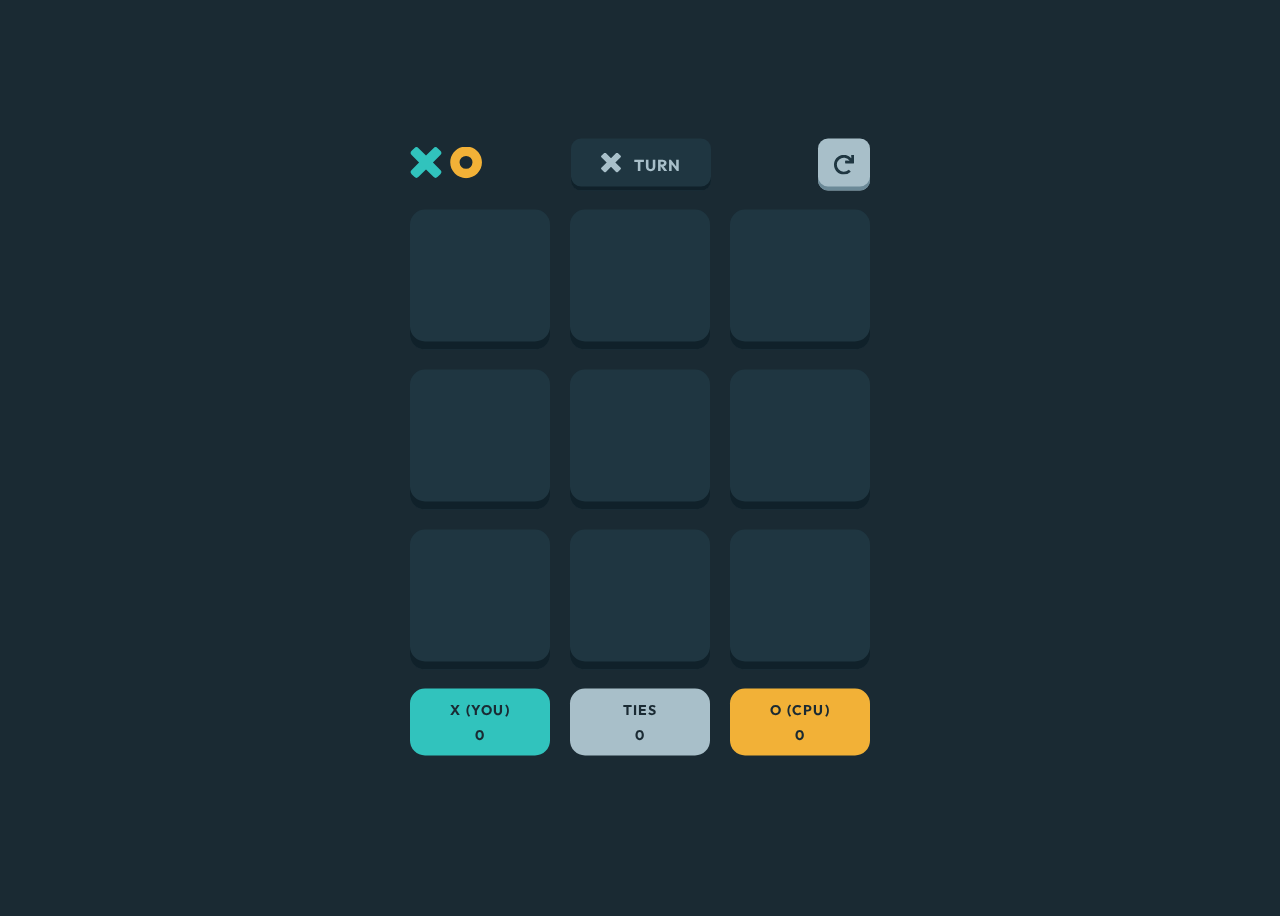
==== starter-code/p1vsp2.html @ ba38e8a5 "progress" ====
<!DOCTYPE html>
<html lang="en">

<head>

  <meta charset="UTF-8">
  <meta name="viewport" content="width=device-width, initial-scale=1.0">
  <link rel="preconnect" href="https://fonts.googleapis.com">
  <link rel="preconnect" href="https://fonts.gstatic.com" crossorigin>
  <link href="https://fonts.googleapis.com/css2?family=Outfit&display=swap" rel="stylesheet">

  <link rel="icon" type="image/png" sizes="32x32" href="./assets/favicon-32x32.png">
  <link href="style.css" rel="stylesheet">
 

  <title>Frontend Mentor | Tic Tac Toe</title>
</head>

<body>
  <main>
    <div class="restart-game" id="restart_dialog">
      <h2>RESTART GAME?</h2>
      <div  class="win_loss_round"> <button class="button_grey" onclick="close_dialog()">NO, CANCEL</button>
        <button class="button_yellow" onclick="restart()">YES, RESTART</button>
      </div>
    </div>
    <div class="restart-game" id="game_tied_dialog">
      <h2>ROUND TIED</h2>
      <div  class="win_loss_round"> <button class="button_grey" onclick="quit()">QUIT</button>
        <button class="button_yellow" onclick="close_game_tied_dialog()">NEXT ROUND</button>
      </div>
    </div>
    <div class="restart-game" id="winloss_dialog">
      <h5 id="win_status">YOU WON!</h5>
      <div class="win_loss_round" id="x_takes_the_round" style="display: none;">
       <div class="win_loss_round_item" >
        <img src="./assets/icon-x.svg"/>
       </div>
       <div class="win_loss_round_item">
        <h2 style="color: #31C3BD;">TAKES THE ROUND</h2>
       </div>
      </div>

      <div class="win_loss_round" id="o_takes_the_round">
        <div class="win_loss_round_item" >
         <img src="./assets/icon-o.svg"/>
        </div>
        <div class="win_loss_round_item">
         <h2 style="color: #F2B137;">TAKES THE ROUND</h2>
        </div>
       </div>
      
      <div class="win_loss_round"> <button class="button_grey" onclick="quit()">QUIT</button>
        <button class="button_yellow" onclick="close_winloss_dialog()">NEXT ROUND</button>
      </div>
    </div>
    <div class="main_flex">

      <div class="start_game_flex_item">
        <div class="start_game_ifi">
          <img src="./assets/logo.svg" />
        </div>
        <div class="start_game_ifi">
          <div class="turn_button_item">
            <img src="./assets/icon-x(silver).svg" id="x_turn" style="width: 20px;height: 20px;" />
            <img src="./assets/icon-o(silver).svg" id="o_turn" style="width: 20px;height: 20px;display: none;" />
          </div>
          <div class="turn_button_item">TURN</div>
        </div>
        <div class="start_game_ifi" id="restart" onclick="display_dialog()">
          <img src="./assets/icon-restart.svg" />
        </div>
      </div>
      <div class="start_game_flex_item">
        <div class="grid_item" id="first_tile"
          onmouseover="onHover('first_tile','x1_filled','x1_outline','o1_filled','o1_outline')"
          onmouseout="onMouseOut('x1_outline','o1_outline')"
          onclick="onMouseClick('x1_filled','x1_outline','o1_filled','o1_outline')">
          <img src="./assets/icon-x.svg" id="x1_filled"
            style="display: none; margin-top: 50%; margin-left: 50%; transform: translate(-50%, -50%)" />
          <img src="./assets/icon-x-outline.svg" id="x1_outline"
            style="display: none; margin-top: 50%; margin-left: 50%; transform: translate(-50%, -50%)" />
          <img src="./assets/icon-o.svg" id="o1_filled"
            style="display: none; margin-top: 50%; margin-left: 50%; transform: translate(-50%, -50%)" />
          <img src="./assets/icon-o-outline.svg" id="o1_outline"
            style="display: none; margin-top: 50%; margin-left: 50%; transform: translate(-50%, -50%)" />
        </div>
        <div class="grid_item" id="second_tile"
          onmouseover="onHover('second_tile','x2_filled','x2_outline','o2_filled','o2_outline')"
          onmouseout="onMouseOut('x2_outline','o2_outline')"
          onclick="onMouseClick('x2_filled','x2_outline','o2_filled','o2_outline')">
          <img src="./assets/icon-x.svg" id="x2_filled"
            style="display: none; margin-top: 50%; margin-left: 50%; transform: translate(-50%, -50%)" />
          <img src="./assets/icon-x-outline.svg" id="x2_outline"
            style="display: none; margin-top: 50%; margin-left: 50%; transform: translate(-50%, -50%)" />
          <img src="./assets/icon-o.svg" id="o2_filled"
            style="display: none; margin-top: 50%; margin-left: 50%; transform: translate(-50%, -50%)" />
          <img src="./assets/icon-o-outline.svg" id="o2_outline"
            style="display: none; margin-top: 50%; margin-left: 50%; transform: translate(-50%, -50%)" />
        </div>
        <div class="grid_item" id="third_tile"
          onmouseover="onHover('third_tile','x3_filled','x3_outline','o3_filled','o3_outline')"
          onmouseout="onMouseOut('x3_outline','o3_outline')"
          onclick="onMouseClick('x3_filled','x3_outline','o3_filled','o3_outline')">
          <img src="./assets/icon-x.svg" id="x3_filled"
            style="display: none; margin-top: 50%; margin-left: 50%; transform: translate(-50%, -50%)" />
          <img src="./assets/icon-x-outline.svg" id="x3_outline"
            style="display: none; margin-top: 50%; margin-left: 50%; transform: translate(-50%, -50%)" />
          <img src="./assets/icon-o.svg" id="o3_filled"
            style="display: none; margin-top: 50%; margin-left: 50%; transform: translate(-50%, -50%)" />
          <img src="./assets/icon-o-outline.svg" id="o3_outline"
            style="display: none; margin-top: 50%; margin-left: 50%; transform: translate(-50%, -50%)" />
        </div>
        <div class="grid_item" id="fourth_tile"
          onmouseover="onHover('fourth_tile','x4_filled','x4_outline','o4_filled','o4_outline')"
          onmouseout="onMouseOut('x4_outline','o4_outline')"
          onclick="onMouseClick('x4_filled','x4_outline','o4_filled','o4_outline')">
          <img src="./assets/icon-x.svg" id="x4_filled"
            style="display: none; margin-top: 50%; margin-left: 50%; transform: translate(-50%, -50%)" />
          <img src="./assets/icon-x-outline.svg" id="x4_outline"
            style="display: none; margin-top: 50%; margin-left: 50%; transform: translate(-50%, -50%)" />
          <img src="./assets/icon-o.svg" id="o4_filled"
            style="display: none; margin-top: 50%; margin-left: 50%; transform: translate(-50%, -50%)" />
          <img src="./assets/icon-o-outline.svg" id="o4_outline"
            style="display: none; margin-top: 50%; margin-left: 50%; transform: translate(-50%, -50%)" />
        </div>
        <div class="grid_item" id="fifth_tile"
          onmouseover="onHover('fifth_tile','x5_filled','x5_outline','o5_filled','o5_outline')"
          onmouseout="onMouseOut('x5_outline','o5_outline')"
          onclick="onMouseClick('x5_filled','x5_outline','o5_filled','o5_outline')">
          <img src="./assets/icon-x.svg" id="x5_filled"
            style="display: none; margin-top: 50%; margin-left: 50%; transform: translate(-50%, -50%)" />
          <img src="./assets/icon-x-outline.svg" id="x5_outline"
            style="display: none; margin-top: 50%; margin-left: 50%; transform: translate(-50%, -50%)" />
          <img src="./assets/icon-o.svg" id="o5_filled"
            style="display: none; margin-top: 50%; margin-left: 50%; transform: translate(-50%, -50%)" />
          <img src="./assets/icon-o-outline.svg" id="o5_outline"
            style="display: none; margin-top: 50%; margin-left: 50%; transform: translate(-50%, -50%)" />
        </div>
        <div class="grid_item" id="sixth_tile"
          onmouseover="onHover('sixth_tile','x6_filled','x6_outline','o6_filled','o6_outline')"
          onmouseout="onMouseOut('x6_outline','o6_outline')"
          onclick="onMouseClick('x6_filled','x6_outline','o6_filled','o6_outline')">
          <img src="./assets/icon-x.svg" id="x6_filled"
            style="display: none; margin-top: 50%; margin-left: 50%; transform: translate(-50%, -50%)" />
          <img src="./assets/icon-x-outline.svg" id="x6_outline"
            style="display: none; margin-top: 50%; margin-left: 50%; transform: translate(-50%, -50%)" />
          <img src="./assets/icon-o.svg" id="o6_filled"
            style="display: none; margin-top: 50%; margin-left: 50%; transform: translate(-50%, -50%)" />
          <img src="./assets/icon-o-outline.svg" id="o6_outline"
            style="display: none; margin-top: 50%; margin-left: 50%; transform: translate(-50%, -50%)" />
        </div>
        <div class="grid_item" id="seventh_tile"
          onmouseover="onHover('seventh_tile','x7_filled','x7_outline','o7_filled','o7_outline')"
          onmouseout="onMouseOut('x7_outline','o7_outline')"
          onclick="onMouseClick('x7_filled','x7_outline','o7_filled','o7_outline')">
          <img src="./assets/icon-x.svg" id="x7_filled"
            style="display: none; margin-top: 50%; margin-left: 50%; transform: translate(-50%, -50%)" />
          <img src="./assets/icon-x-outline.svg" id="x7_outline"
            style="display: none; margin-top: 50%; margin-left: 50%; transform: translate(-50%, -50%)" />
          <img src="./assets/icon-o.svg" id="o7_filled"
            style="display: none; margin-top: 50%; margin-left: 50%; transform: translate(-50%, -50%)" />
          <img src="./assets/icon-o-outline.svg" id="o7_outline"
            style="display: none; margin-top: 50%; margin-left: 50%; transform: translate(-50%, -50%)" />
        </div>
        <div class="grid_item" id="eight_tile"
          onmouseover="onHover('eight_tile','x8_filled','x8_outline','o8_filled','o8_outline')"
          onmouseout="onMouseOut('x8_outline','o8_outline')"
          onclick="onMouseClick('x8_filled','x8_outline','o8_filled','o8_outline')">
          <img src="./assets/icon-x.svg" id="x8_filled"
            style="display: none; margin-top: 50%; margin-left: 50%; transform: translate(-50%, -50%)" />
          <img src="./assets/icon-x-outline.svg" id="x8_outline"
            style="display: none; margin-top: 50%; margin-left: 50%; transform: translate(-50%, -50%)" />
          <img src="./assets/icon-o.svg" id="o8_filled"
            style="display: none; margin-top: 50%; margin-left: 50%; transform: translate(-50%, -50%)" />
          <img src="./assets/icon-o-outline.svg" id="o8_outline"
            style="display: none; margin-top: 50%; margin-left: 50%; transform: translate(-50%, -50%)" />
        </div>
        <div class="grid_item" id="ninth_tile"
          onmouseover="onHover('ninth_tile','x9_filled','x9_outline','o9_filled','o9_outline')"
          onmouseout="onMouseOut('x9_outline','o9_outline')"
          onclick="onMouseClick('x9_filled','x9_outline','o9_filled','o9_outline')">
          <img src="./assets/icon-x.svg" id="x9_filled"
            style="display: none; margin-top: 50%; margin-left: 50%; transform: translate(-50%, -50%)" />
          <img src="./assets/icon-x-outline.svg" id="x9_outline"
            style="display: none; margin-top: 50%; margin-left: 50%; transform: translate(-50%, -50%)" />
          <img src="./assets/icon-o.svg" id="o9_filled"
            style="display: none; margin-top: 50%; margin-left: 50%; transform: translate(-50%, -50%)" />
          <img src="./assets/icon-o-outline.svg" id="o9_outline"
            style="display: none; margin-top: 50%; margin-left: 50%; transform: translate(-50%, -50%)" />
        </div>

      </div>
      <div class="start_game_flex_item">
        <button class="button_scores" id="you_button"><span id="x_score_label">X (YOU)</span> 
          <br><span id="x_scores">0</span></button>
        <button class="button_scores" id="ties_button">TIES<br>
          <span id="ties_scores">0</span></button>
        <button class="button_scores" id="cpu_button"><span id="o_score_label">O (CPU)</span> <br>
          <span id="o_scores">0</span></button>
      </div>
    </div>
  </main>
   
</body>
<script src="p1vsp2script.js"></script>
</html>
---- starter-code/style.css ----
body{
    background-color: #1A2A33;
    max-width: 1440px;
    height: 900px;
    box-sizing: border-box;
    color: #A8BFC9;
    font-family: Outfit;
    font-style: normal;
    font-weight: bold;
    font-size: 16px;
    line-height: 20px;
    text-align: center;
    letter-spacing: 1px;
}
.restart-game{
    display: flex;
    justify-items: center;
    flex-direction: column;
    gap: 24px;
    justify-content: center;
    width: 100%;
    height: 266px;
    background-color: #1F3641;
    position:fixed;
    top: 50%;
    left: 50%;
    transform: translate(-50%,-50%);
    z-index: 9;
    align-content: center;
    display: none;
}
.game_area{
    width: 460px;
    height: 471px;
    margin: auto;
    display: flex;
    flex-direction: column;
    gap: 40px;
    align-items: center;
    position: fixed; top: 50%; left: 50%; transform: translate(-50%, -50%); 
}
.item:nth-of-type(n+2){
    width: 100%;
    height: 209px;
    background: #1F3641;
    box-shadow: 0px -8px 0px 0px #10212A inset;
    display: flex;
    flex-direction: column;
    border-radius: 15px;
    align-items: center;
    justify-content: space-evenly;
    gap: 0;
    /* padding: 24px; */
}
.item:nth-of-type(n+3){
    width: 100%;
    height: auto;
    background: none;
    flex-direction: column;
    border-radius: 15px;
    box-shadow: none;
    align-items: center;
    padding: 0;
    justify-content: space-between;
    gap: 20px;
   
}
.flex_item:nth-of-type(n+2){
    width: 90%;
    background: #1A2A33;
    border-radius: 10px;
    padding: 8px;
}
.flex_item:nth-of-type(n+3){
    height: auto;
    background: #1F3641;
    border-radius: 10px;
    
}
button{
    width: 100%;
    font-family: Outfit;
    font-style: normal;
    font-weight: bold;
    font-size: 20px;
    line-height: 25px;
    text-align: center;
    letter-spacing: 1.25px;
    color: #1A2A33;
    height: 67px;
    text-transform: uppercase;
    cursor: pointer;
    border: none;
}
#button_yellow{
    background: #F2B137;
    box-shadow: inset 0px -8px 0px #CC8B13;
    border-radius: 15px;
}
#button_yellow:hover{
    background: #FFC860;
}
#button_green{
    background: #31C3BD;
    box-shadow: inset 0px -8px 0px #118C87;
    border-radius: 15px;
}
#button_green:hover{
    background: #65E9E4;
}
.xoro{
    width: 50%;
    border-radius: 10px;
    background:  #A8BFC9;
}
#xoro_o:hover{
    background:#9797970e;
}
.xoro > img{
    width: 32px;
    height: 32px;
}
#xoro_x{
    background: none;
}
#xoro_x:hover{
    background:#9797970e;
}

/* Start game */
.main_flex{
    width: 460px;
    height: 623px;
    margin: auto;
    display: flex;
    flex-direction: column;
    gap: 19px;
    align-items: center;
    position: fixed; top: 50%; left: 50%; transform: translate(-50%, -50%); 
} 
.start_game_flex_item:first-of-type{
    height: 52px;
    width: 100%;
    display: flex;
    flex-direction: row;
    justify-content: space-between;
    align-items: center;
}

.start_game_ifi> img{
    /* width: 32px; */
     /* margin-top: 50%; margin-left: 50%; transform: translate(-50%, -50%);  */
}
.start_game_ifi:nth-of-type(n+2){
    width: 140px;
    height: 52px;
    background: #1F3641;
    box-shadow: inset 0px -4px 0px #10212A;
    border-radius: 10px;
    /* cursor: pointer; */
    display: flex;
    flex-direction: row;
    gap: 13px;
    justify-content: center;
    align-items: center;
    justify-items: center;
    margin-right: 4%;
}
.start_game_ifi:nth-of-type(n+3){
    background: #A8BFC9;
    box-shadow: inset 0px -4px 0px #6B8997;
    border-radius: 10px;
    width: 52px;
    height: 52px;
    align-items: center;
    cursor: pointer;
    margin-right: 0;
}
.turn_button{
 
}
.start_game_flex_item:nth-of-type(n+2){
    display: grid;
    grid-template-rows: repeat(3,1fr);
    grid-template-columns:  repeat(3,1fr);
    justify-content: space-between;
    gap: 20px;
}
.start_game_flex_item:nth-of-type(n+3){
    width: 100%;
    display: flex;
    flex-direction: row;
    justify-content: space-between;
    gap: 20px;
    height: 72px;
}
.button_scores{
    font-size: 14px;
    border-radius: 15px;
    cursor:auto;
}
.grid_item{
    width: 140px;
    height: 140px;
    background: #1F3641;
    box-shadow: inset 0px -8px 0px #10212A;
    border-radius: 15px;
}
#you_button{
    background: #31C3BD;
}
#ties_button{
    background: #A8BFC9;
}
#cpu_button{
    background: #F2B137;
}
#restart:hover{
    background: #DBE8ED;
}
.button_grey{
    background: #A8BFC9;
    box-shadow: inset 0px -4px 0px #6B8997;
    border-radius: 10px;
    width: auto;
    padding: 16px;
    font-family: Outfit;
    font-style: normal;
    font-weight: bold;
    font-size: 16px;
    line-height: 20px;
    text-align: center;
    letter-spacing: 1px;
    text-transform: uppercase;

}
.button_yellow{
    background: #F2B137;
    box-shadow: inset 0px -4px 0px #CC8B13;
    border-radius: 10px;
    width: auto;
    padding: 16px;
    font-family: Outfit;
    font-style: normal;
    font-weight: bold;
    font-size: 16px;
    line-height: 20px;
    text-align: center;
    letter-spacing: 1px;
    text-transform: uppercase;

}
.button_yellow:hover{
    background: #FFC860;
}
.button_grey:hover{
    background: #DBE8ED;
}
h2{
    font-family: Outfit;
    font-style: normal;
    font-weight: bold;
    font-size: 40px;
    line-height: 50px;
    text-align: center;
    letter-spacing: 2.5px;
    text-transform: uppercase;
    color: #A8BFC9;
    margin: 0;
    /* margin-top: 4%; */
}
h5{
    font-family: 'Outfit';
    font-style: normal;
    font-weight: 700;
    font-size: 16px;
    line-height: 20px;
    text-align: center;
    letter-spacing: 1px;
    text-transform: uppercase;
    margin: 0;
}
.win_loss_round{
    display: flex;
    flex-direction: row;
    justify-content: center;
    align-items: center;
    gap: 16px;
}
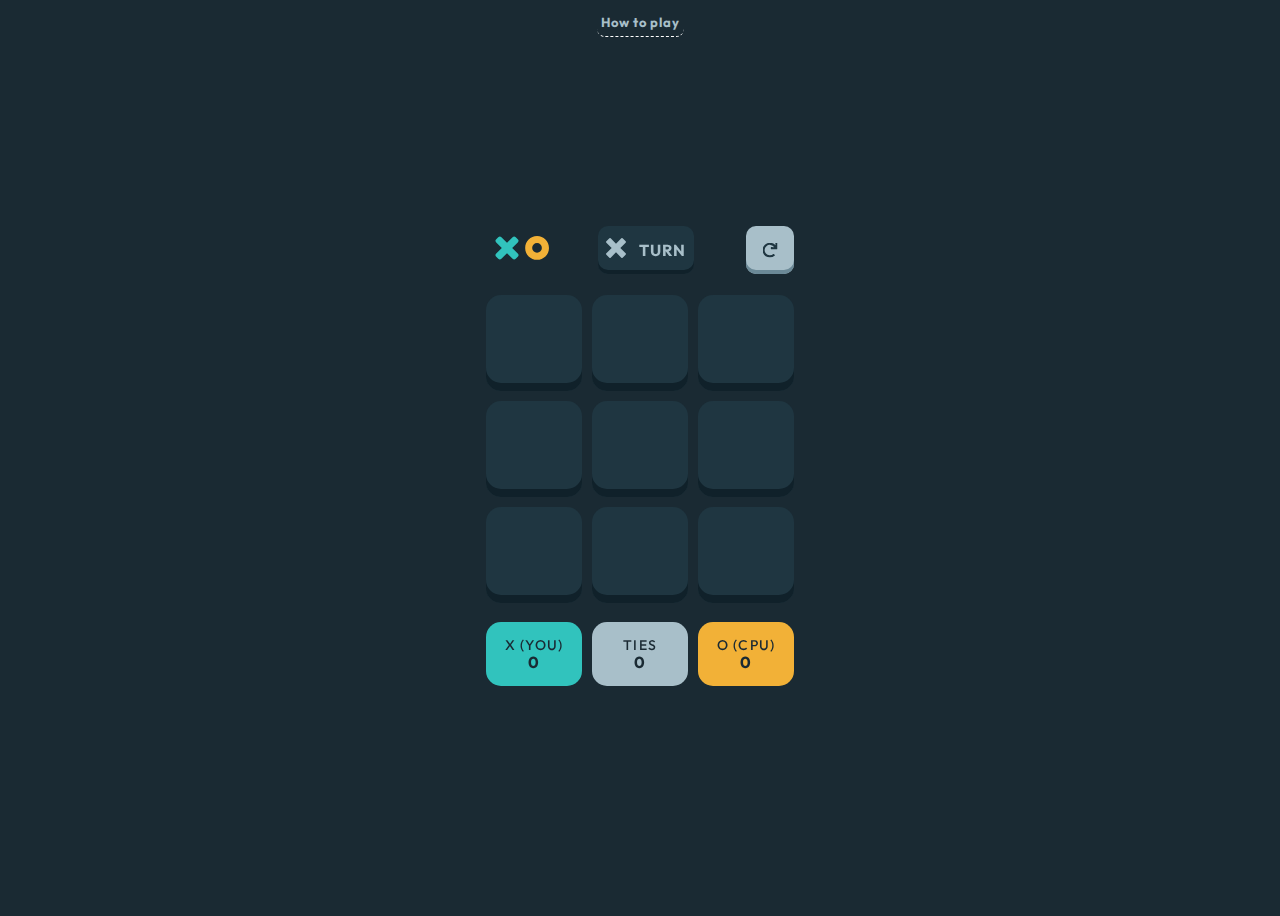
==== commit 8e460bc1: "tooltip added" ====
--- a/starter-code/p1vsp2.html
+++ b/starter-code/p1vsp2.html
@@ -18,6 +18,25 @@
 
 <body>
   <main>
+    <div class="tooltip">How to play
+      <span class="tooltiptext">
+        <p>Adding tiles</p>
+        When it's your turn, you can click on any empty square to add a tile.
+        You can only add a maximum of three tiles to the board after which, 
+        you can move the tiles from one square to the other.
+        <p>How to move</p>
+        Once each player has three tiles on the board, 
+        the next player can then move an existing tile by clicking on the tile 
+        and then clicking on an empty square NEXT to it(horizontally,vertically or diagonally).
+        Note:
+        You can't jump over other tiles when moving your tiles.
+        You can't move a tile to a square with an existing tile.
+        <p>Winning</p>
+        A player wins by matching three tiles horizontally, vertically or diagonally 
+        <p>Draw</p>
+        A draw is declared when a move is repeated three times by both players.
+      </span>
+    </div>
     <div class="restart-game" id="restart_dialog">
       <h2>RESTART GAME?</h2>
       <div  class="win_loss_round"> <button class="button_grey" onclick="close_dialog()">NO, CANCEL</button>
@@ -76,117 +95,117 @@
           onmouseover="onHover('first_tile','x1_filled','x1_outline','o1_filled','o1_outline')"
           onmouseout="onMouseOut('x1_outline','o1_outline')"
           onclick="onMouseClick('x1_filled','x1_outline','o1_filled','o1_outline')">
-          <img src="./assets/icon-x.svg" id="x1_filled"
-            style="display: none; margin-top: 50%; margin-left: 50%; transform: translate(-50%, -50%)" />
-          <img src="./assets/icon-x-outline.svg" id="x1_outline"
-            style="display: none; margin-top: 50%; margin-left: 50%; transform: translate(-50%, -50%)" />
-          <img src="./assets/icon-o.svg" id="o1_filled"
-            style="display: none; margin-top: 50%; margin-left: 50%; transform: translate(-50%, -50%)" />
-          <img src="./assets/icon-o-outline.svg" id="o1_outline"
+          <img src="./assets/icon-x.svg" class="image" id="x1_filled"
+            style="display: none; margin-top: 50%; margin-left: 50%; transform: translate(-50%, -50%)" />
+          <img src="./assets/icon-x-outline.svg" class="image" id="x1_outline"
+            style="display: none; margin-top: 50%; margin-left: 50%; transform: translate(-50%, -50%)" />
+          <img src="./assets/icon-o.svg" class="image" id="o1_filled"
+            style="display: none; margin-top: 50%; margin-left: 50%; transform: translate(-50%, -50%)" />
+          <img src="./assets/icon-o-outline.svg" class="image" id="o1_outline"
             style="display: none; margin-top: 50%; margin-left: 50%; transform: translate(-50%, -50%)" />
         </div>
         <div class="grid_item" id="second_tile"
           onmouseover="onHover('second_tile','x2_filled','x2_outline','o2_filled','o2_outline')"
           onmouseout="onMouseOut('x2_outline','o2_outline')"
           onclick="onMouseClick('x2_filled','x2_outline','o2_filled','o2_outline')">
-          <img src="./assets/icon-x.svg" id="x2_filled"
-            style="display: none; margin-top: 50%; margin-left: 50%; transform: translate(-50%, -50%)" />
-          <img src="./assets/icon-x-outline.svg" id="x2_outline"
-            style="display: none; margin-top: 50%; margin-left: 50%; transform: translate(-50%, -50%)" />
-          <img src="./assets/icon-o.svg" id="o2_filled"
-            style="display: none; margin-top: 50%; margin-left: 50%; transform: translate(-50%, -50%)" />
-          <img src="./assets/icon-o-outline.svg" id="o2_outline"
+          <img src="./assets/icon-x.svg" class="image" id="x2_filled"
+            style="display: none; margin-top: 50%; margin-left: 50%; transform: translate(-50%, -50%)" />
+          <img src="./assets/icon-x-outline.svg" class="image" id="x2_outline"
+            style="display: none; margin-top: 50%; margin-left: 50%; transform: translate(-50%, -50%)" />
+          <img src="./assets/icon-o.svg" class="image" id="o2_filled"
+            style="display: none; margin-top: 50%; margin-left: 50%; transform: translate(-50%, -50%)" />
+          <img src="./assets/icon-o-outline.svg" class="image" id="o2_outline"
             style="display: none; margin-top: 50%; margin-left: 50%; transform: translate(-50%, -50%)" />
         </div>
         <div class="grid_item" id="third_tile"
           onmouseover="onHover('third_tile','x3_filled','x3_outline','o3_filled','o3_outline')"
           onmouseout="onMouseOut('x3_outline','o3_outline')"
           onclick="onMouseClick('x3_filled','x3_outline','o3_filled','o3_outline')">
-          <img src="./assets/icon-x.svg" id="x3_filled"
-            style="display: none; margin-top: 50%; margin-left: 50%; transform: translate(-50%, -50%)" />
-          <img src="./assets/icon-x-outline.svg" id="x3_outline"
-            style="display: none; margin-top: 50%; margin-left: 50%; transform: translate(-50%, -50%)" />
-          <img src="./assets/icon-o.svg" id="o3_filled"
-            style="display: none; margin-top: 50%; margin-left: 50%; transform: translate(-50%, -50%)" />
-          <img src="./assets/icon-o-outline.svg" id="o3_outline"
+          <img src="./assets/icon-x.svg" class="image" id="x3_filled"
+            style="display: none; margin-top: 50%; margin-left: 50%; transform: translate(-50%, -50%)" />
+          <img src="./assets/icon-x-outline.svg" class="image" id="x3_outline"
+            style="display: none; margin-top: 50%; margin-left: 50%; transform: translate(-50%, -50%)" />
+          <img src="./assets/icon-o.svg" class="image" id="o3_filled"
+            style="display: none; margin-top: 50%; margin-left: 50%; transform: translate(-50%, -50%)" />
+          <img src="./assets/icon-o-outline.svg" class="image" id="o3_outline"
             style="display: none; margin-top: 50%; margin-left: 50%; transform: translate(-50%, -50%)" />
         </div>
         <div class="grid_item" id="fourth_tile"
           onmouseover="onHover('fourth_tile','x4_filled','x4_outline','o4_filled','o4_outline')"
           onmouseout="onMouseOut('x4_outline','o4_outline')"
           onclick="onMouseClick('x4_filled','x4_outline','o4_filled','o4_outline')">
-          <img src="./assets/icon-x.svg" id="x4_filled"
-            style="display: none; margin-top: 50%; margin-left: 50%; transform: translate(-50%, -50%)" />
-          <img src="./assets/icon-x-outline.svg" id="x4_outline"
-            style="display: none; margin-top: 50%; margin-left: 50%; transform: translate(-50%, -50%)" />
-          <img src="./assets/icon-o.svg" id="o4_filled"
-            style="display: none; margin-top: 50%; margin-left: 50%; transform: translate(-50%, -50%)" />
-          <img src="./assets/icon-o-outline.svg" id="o4_outline"
+          <img src="./assets/icon-x.svg" class="image" id="x4_filled"
+            style="display: none; margin-top: 50%; margin-left: 50%; transform: translate(-50%, -50%)" />
+          <img src="./assets/icon-x-outline.svg" class="image" id="x4_outline"
+            style="display: none; margin-top: 50%; margin-left: 50%; transform: translate(-50%, -50%)" />
+          <img src="./assets/icon-o.svg" class="image" id="o4_filled"
+            style="display: none; margin-top: 50%; margin-left: 50%; transform: translate(-50%, -50%)" />
+          <img src="./assets/icon-o-outline.svg" class="image" id="o4_outline"
             style="display: none; margin-top: 50%; margin-left: 50%; transform: translate(-50%, -50%)" />
         </div>
         <div class="grid_item" id="fifth_tile"
           onmouseover="onHover('fifth_tile','x5_filled','x5_outline','o5_filled','o5_outline')"
           onmouseout="onMouseOut('x5_outline','o5_outline')"
           onclick="onMouseClick('x5_filled','x5_outline','o5_filled','o5_outline')">
-          <img src="./assets/icon-x.svg" id="x5_filled"
-            style="display: none; margin-top: 50%; margin-left: 50%; transform: translate(-50%, -50%)" />
-          <img src="./assets/icon-x-outline.svg" id="x5_outline"
-            style="display: none; margin-top: 50%; margin-left: 50%; transform: translate(-50%, -50%)" />
-          <img src="./assets/icon-o.svg" id="o5_filled"
-            style="display: none; margin-top: 50%; margin-left: 50%; transform: translate(-50%, -50%)" />
-          <img src="./assets/icon-o-outline.svg" id="o5_outline"
+          <img src="./assets/icon-x.svg" class="image" id="x5_filled"
+            style="display: none; margin-top: 50%; margin-left: 50%; transform: translate(-50%, -50%)" />
+          <img src="./assets/icon-x-outline.svg" class="image" id="x5_outline"
+            style="display: none; margin-top: 50%; margin-left: 50%; transform: translate(-50%, -50%)" />
+          <img src="./assets/icon-o.svg" class="image" id="o5_filled"
+            style="display: none; margin-top: 50%; margin-left: 50%; transform: translate(-50%, -50%)" />
+          <img src="./assets/icon-o-outline.svg" class="image" id="o5_outline"
             style="display: none; margin-top: 50%; margin-left: 50%; transform: translate(-50%, -50%)" />
         </div>
         <div class="grid_item" id="sixth_tile"
           onmouseover="onHover('sixth_tile','x6_filled','x6_outline','o6_filled','o6_outline')"
           onmouseout="onMouseOut('x6_outline','o6_outline')"
           onclick="onMouseClick('x6_filled','x6_outline','o6_filled','o6_outline')">
-          <img src="./assets/icon-x.svg" id="x6_filled"
-            style="display: none; margin-top: 50%; margin-left: 50%; transform: translate(-50%, -50%)" />
-          <img src="./assets/icon-x-outline.svg" id="x6_outline"
-            style="display: none; margin-top: 50%; margin-left: 50%; transform: translate(-50%, -50%)" />
-          <img src="./assets/icon-o.svg" id="o6_filled"
-            style="display: none; margin-top: 50%; margin-left: 50%; transform: translate(-50%, -50%)" />
-          <img src="./assets/icon-o-outline.svg" id="o6_outline"
+          <img src="./assets/icon-x.svg" class="image" id="x6_filled"
+            style="display: none; margin-top: 50%; margin-left: 50%; transform: translate(-50%, -50%)" />
+          <img src="./assets/icon-x-outline.svg" class="image" id="x6_outline"
+            style="display: none; margin-top: 50%; margin-left: 50%; transform: translate(-50%, -50%)" />
+          <img src="./assets/icon-o.svg" class="image" id="o6_filled"
+            style="display: none; margin-top: 50%; margin-left: 50%; transform: translate(-50%, -50%)" />
+          <img src="./assets/icon-o-outline.svg" class="image" id="o6_outline"
             style="display: none; margin-top: 50%; margin-left: 50%; transform: translate(-50%, -50%)" />
         </div>
         <div class="grid_item" id="seventh_tile"
           onmouseover="onHover('seventh_tile','x7_filled','x7_outline','o7_filled','o7_outline')"
           onmouseout="onMouseOut('x7_outline','o7_outline')"
           onclick="onMouseClick('x7_filled','x7_outline','o7_filled','o7_outline')">
-          <img src="./assets/icon-x.svg" id="x7_filled"
-            style="display: none; margin-top: 50%; margin-left: 50%; transform: translate(-50%, -50%)" />
-          <img src="./assets/icon-x-outline.svg" id="x7_outline"
-            style="display: none; margin-top: 50%; margin-left: 50%; transform: translate(-50%, -50%)" />
-          <img src="./assets/icon-o.svg" id="o7_filled"
-            style="display: none; margin-top: 50%; margin-left: 50%; transform: translate(-50%, -50%)" />
-          <img src="./assets/icon-o-outline.svg" id="o7_outline"
+          <img src="./assets/icon-x.svg" class="image" id="x7_filled"
+            style="display: none; margin-top: 50%; margin-left: 50%; transform: translate(-50%, -50%)" />
+          <img src="./assets/icon-x-outline.svg" class="image" id="x7_outline"
+            style="display: none; margin-top: 50%; margin-left: 50%; transform: translate(-50%, -50%)" />
+          <img src="./assets/icon-o.svg" class="image" id="o7_filled"
+            style="display: none; margin-top: 50%; margin-left: 50%; transform: translate(-50%, -50%)" />
+          <img src="./assets/icon-o-outline.svg" class="image" id="o7_outline"
             style="display: none; margin-top: 50%; margin-left: 50%; transform: translate(-50%, -50%)" />
         </div>
         <div class="grid_item" id="eight_tile"
           onmouseover="onHover('eight_tile','x8_filled','x8_outline','o8_filled','o8_outline')"
           onmouseout="onMouseOut('x8_outline','o8_outline')"
           onclick="onMouseClick('x8_filled','x8_outline','o8_filled','o8_outline')">
-          <img src="./assets/icon-x.svg" id="x8_filled"
-            style="display: none; margin-top: 50%; margin-left: 50%; transform: translate(-50%, -50%)" />
-          <img src="./assets/icon-x-outline.svg" id="x8_outline"
-            style="display: none; margin-top: 50%; margin-left: 50%; transform: translate(-50%, -50%)" />
-          <img src="./assets/icon-o.svg" id="o8_filled"
-            style="display: none; margin-top: 50%; margin-left: 50%; transform: translate(-50%, -50%)" />
-          <img src="./assets/icon-o-outline.svg" id="o8_outline"
+          <img src="./assets/icon-x.svg" class="image" id="x8_filled"
+            style="display: none; margin-top: 50%; margin-left: 50%; transform: translate(-50%, -50%)" />
+          <img src="./assets/icon-x-outline.svg" class="image" id="x8_outline"
+            style="display: none; margin-top: 50%; margin-left: 50%; transform: translate(-50%, -50%)" />
+          <img src="./assets/icon-o.svg" class="image" id="o8_filled"
+            style="display: none; margin-top: 50%; margin-left: 50%; transform: translate(-50%, -50%)" />
+          <img src="./assets/icon-o-outline.svg" class="image" id="o8_outline"
             style="display: none; margin-top: 50%; margin-left: 50%; transform: translate(-50%, -50%)" />
         </div>
         <div class="grid_item" id="ninth_tile"
           onmouseover="onHover('ninth_tile','x9_filled','x9_outline','o9_filled','o9_outline')"
           onmouseout="onMouseOut('x9_outline','o9_outline')"
           onclick="onMouseClick('x9_filled','x9_outline','o9_filled','o9_outline')">
-          <img src="./assets/icon-x.svg" id="x9_filled"
-            style="display: none; margin-top: 50%; margin-left: 50%; transform: translate(-50%, -50%)" />
-          <img src="./assets/icon-x-outline.svg" id="x9_outline"
-            style="display: none; margin-top: 50%; margin-left: 50%; transform: translate(-50%, -50%)" />
-          <img src="./assets/icon-o.svg" id="o9_filled"
-            style="display: none; margin-top: 50%; margin-left: 50%; transform: translate(-50%, -50%)" />
-          <img src="./assets/icon-o-outline.svg" id="o9_outline"
+          <img src="./assets/icon-x.svg" class="image" id="x9_filled"
+            style="display: none; margin-top: 50%; margin-left: 50%; transform: translate(-50%, -50%)" />
+          <img src="./assets/icon-x-outline.svg" class="image" id="x9_outline"
+            style="display: none; margin-top: 50%; margin-left: 50%; transform: translate(-50%, -50%)" />
+          <img src="./assets/icon-o.svg" class="image" id="o9_filled"
+            style="display: none; margin-top: 50%; margin-left: 50%; transform: translate(-50%, -50%)" />
+          <img src="./assets/icon-o-outline.svg" class="image" id="o9_outline"
             style="display: none; margin-top: 50%; margin-left: 50%; transform: translate(-50%, -50%)" />
         </div>
 
--- a/starter-code/style.css
+++ b/starter-code/style.css
@@ -12,6 +12,58 @@
     text-align: center;
     letter-spacing: 1px;
 }
+.tooltip {
+    position: relative;
+    display: inline-block;
+    border-bottom: 1px dashed #fff;
+    padding: 4px;
+    border-radius: 8px;
+    font-size: small;
+  }
+  
+  /* Tooltip text */
+  .tooltip .tooltiptext {
+    overflow: auto;
+    visibility: hidden;
+    width: 360px;
+    background-color: rgb(92, 84, 84);
+    color: #fff;
+    text-align: center;
+    padding: 8px;
+    border-radius: 6px;
+  
+    /* Position the tooltip text */
+    position: absolute;
+    z-index: 1;
+    top: 125%;
+    left: 50%;
+    /* margin-left: -60px; */
+  
+    /* Fade in tooltip */
+    opacity: 0;
+    transition: opacity 0.3s;
+  }
+  .tooltiptext p{
+    color: #10212A;
+  }
+  
+  /* Tooltip arrow */
+  .tooltip .tooltiptext::after {
+    content: "";
+    position: absolute;
+    bottom: 100%;
+    left: 50%;
+    margin-left: -5px;
+    border-width: 5px;
+    border-style: solid;
+    border-color: #555 transparent transparent transparent;
+  }
+  
+  /* Show the tooltip text when you mouse over the tooltip container */
+  .tooltip:hover .tooltiptext {
+    visibility: visible;
+    opacity: 1;
+  }
 .restart-game{
     display: flex;
     justify-items: center;
@@ -81,13 +133,13 @@
     width: 100%;
     font-family: Outfit;
     font-style: normal;
-    font-weight: bold;
+    font-weight: 500;
     font-size: 20px;
-    line-height: 25px;
+    /* line-height: 25px; */
     text-align: center;
     letter-spacing: 1.25px;
     color: #1A2A33;
-    height: 67px;
+    height: 64px;
     text-transform: uppercase;
     cursor: pointer;
     border: none;
@@ -96,6 +148,7 @@
     background: #F2B137;
     box-shadow: inset 0px -8px 0px #CC8B13;
     border-radius: 15px;
+    font-weight: bold;
 }
 #button_yellow:hover{
     background: #FFC860;
@@ -104,6 +157,7 @@
     background: #31C3BD;
     box-shadow: inset 0px -8px 0px #118C87;
     border-radius: 15px;
+    font-weight: bold;
 }
 #button_green:hover{
     background: #65E9E4;
@@ -112,9 +166,6 @@
     width: 50%;
     border-radius: 10px;
     background:  #A8BFC9;
-}
-#xoro_o:hover{
-    background:#9797970e;
 }
 .xoro > img{
     width: 32px;
@@ -129,8 +180,8 @@
 
 /* Start game */
 .main_flex{
-    width: 460px;
-    height: 623px;
+    width: 308px;
+    /* height: 623px; */
     margin: auto;
     display: flex;
     flex-direction: column;
@@ -146,14 +197,9 @@
     justify-content: space-between;
     align-items: center;
 }
-
-.start_game_ifi> img{
-    /* width: 32px; */
-     /* margin-top: 50%; margin-left: 50%; transform: translate(-50%, -50%);  */
-}
 .start_game_ifi:nth-of-type(n+2){
-    width: 140px;
-    height: 52px;
+    width: 96px;
+    height: 48px;
     background: #1F3641;
     box-shadow: inset 0px -4px 0px #10212A;
     border-radius: 10px;
@@ -170,29 +216,29 @@
     background: #A8BFC9;
     box-shadow: inset 0px -4px 0px #6B8997;
     border-radius: 10px;
-    width: 52px;
-    height: 52px;
+    width: 48px;
+    height: 48px;
     align-items: center;
     cursor: pointer;
     margin-right: 0;
-}
-.turn_button{
- 
 }
 .start_game_flex_item:nth-of-type(n+2){
     display: grid;
     grid-template-rows: repeat(3,1fr);
     grid-template-columns:  repeat(3,1fr);
     justify-content: space-between;
-    gap: 20px;
+    gap: 10px;
+}
+.start_game_ifi > img{
+    transform: scale(0.75);
 }
 .start_game_flex_item:nth-of-type(n+3){
     width: 100%;
     display: flex;
     flex-direction: row;
     justify-content: space-between;
-    gap: 20px;
-    height: 72px;
+    gap: 10px;
+    height: 54px;
 }
 .button_scores{
     font-size: 14px;
@@ -200,8 +246,8 @@
     cursor:auto;
 }
 .grid_item{
-    width: 140px;
-    height: 140px;
+    width: 96px;
+    height: 96px;
     background: #1F3641;
     box-shadow: inset 0px -8px 0px #10212A;
     border-radius: 15px;
@@ -286,4 +332,145 @@
     justify-content: center;
     align-items: center;
     gap: 16px;
+}
+#o_scores,#ties_scores,#x_scores{
+    font-size: 16px;
+    line-height: 8px;
+    font-weight: bold;
+}
+.image{
+    width: 46px;
+    height: 46px;
+}
+
+@media  screen and (max-width:768px) {
+    .main_flex{
+        width: 59.897%;
+        height: 623px;
+    }
+    .start_game_flex_item:first-of-type{
+        height: 52px;
+        width: 100%;
+        display: flex;
+        flex-direction: row;
+        justify-content: space-between;
+        align-items: center;
+    }
+    .start_game_flex_item:nth-of-type(n+2){
+        display: grid;
+        justify-content: space-between;
+        gap: 20px;
+        width: 100%;
+        height: auto;
+    }
+    .start_game_flex_item:nth-of-type(n+3){
+        display: grid;
+        justify-content: space-between;
+        grid-template-rows: auto;
+        gap: 20px;
+        width: 100%;
+        height: auto;
+    }
+    .grid_item{
+        width: 100%;
+        height: 140px;
+    }
+    button{
+        height: 64px;
+    }
+}
+
+@media  screen and (max-width:425px) {
+    button{
+        height: 56px;
+    }
+    body{
+        height:1024px;
+    }
+    h2{
+        font-size: 24px;
+        line-height: normal;
+    }
+    .win_loss_round_item > img{
+        width: 30px;
+        height: 30px;
+    }
+    .game_area{
+        width: 90%;
+        height: 429px;
+        gap: 24px;
+    }
+    .main_flex{
+        width: 91.368%;
+        height: 623px;
+        top: 0;
+        left: 0;
+        transform: translate(0,0);
+        position: relative;
+    }
+    .grid_item{
+        height: 112px;
+    }
+    .start_game_flex_item:first-of-type{
+        margin-top: 5%;
+    }
+    .start_game_flex_item:nth-of-type(n+2){
+        margin-top: 15%;
+    }
+    .start_game_flex_item:nth-of-type(n+3){
+        margin-top: 0;
+    }
+    .image{
+        width: 48px;
+        height: 48px;    
+    }
+}
+@media  screen and (max-width:375px) {
+    body{
+        height:667px;
+    }
+    .main_flex{
+        width: 91.368%;
+        height: 623px;
+    }
+  
+    .start_game_ifi:nth-of-type(n+3){
+        height: 40px;
+        width: 40px;
+    }
+    .start_game_flex_item:first-of-type{
+        height: 40px;
+        width: 100%;
+        display: flex;
+        flex-direction: row;
+        justify-content: space-between;
+        align-items: center;
+    }
+    .start_game_flex_item:nth-of-type(n+2){
+        display: grid;
+        justify-content: space-between;
+        gap: 20px;
+        width: 100%;
+    }
+    .start_game_flex_item:nth-of-type(n+3){
+        margin-top: 0;
+        display: grid;
+        justify-content: space-between;
+        grid-template-rows: auto;
+        gap: 20px;
+        height: 64px;
+    }
+    .grid_item{
+        height: 96px;
+    }
+    .image{
+        width: 40px;
+        height: 40px;
+    }
+    .main_flex{
+        position: relative;
+        transform: translate(0,0);
+        top: 0;
+        left: 0;
+    }
 }